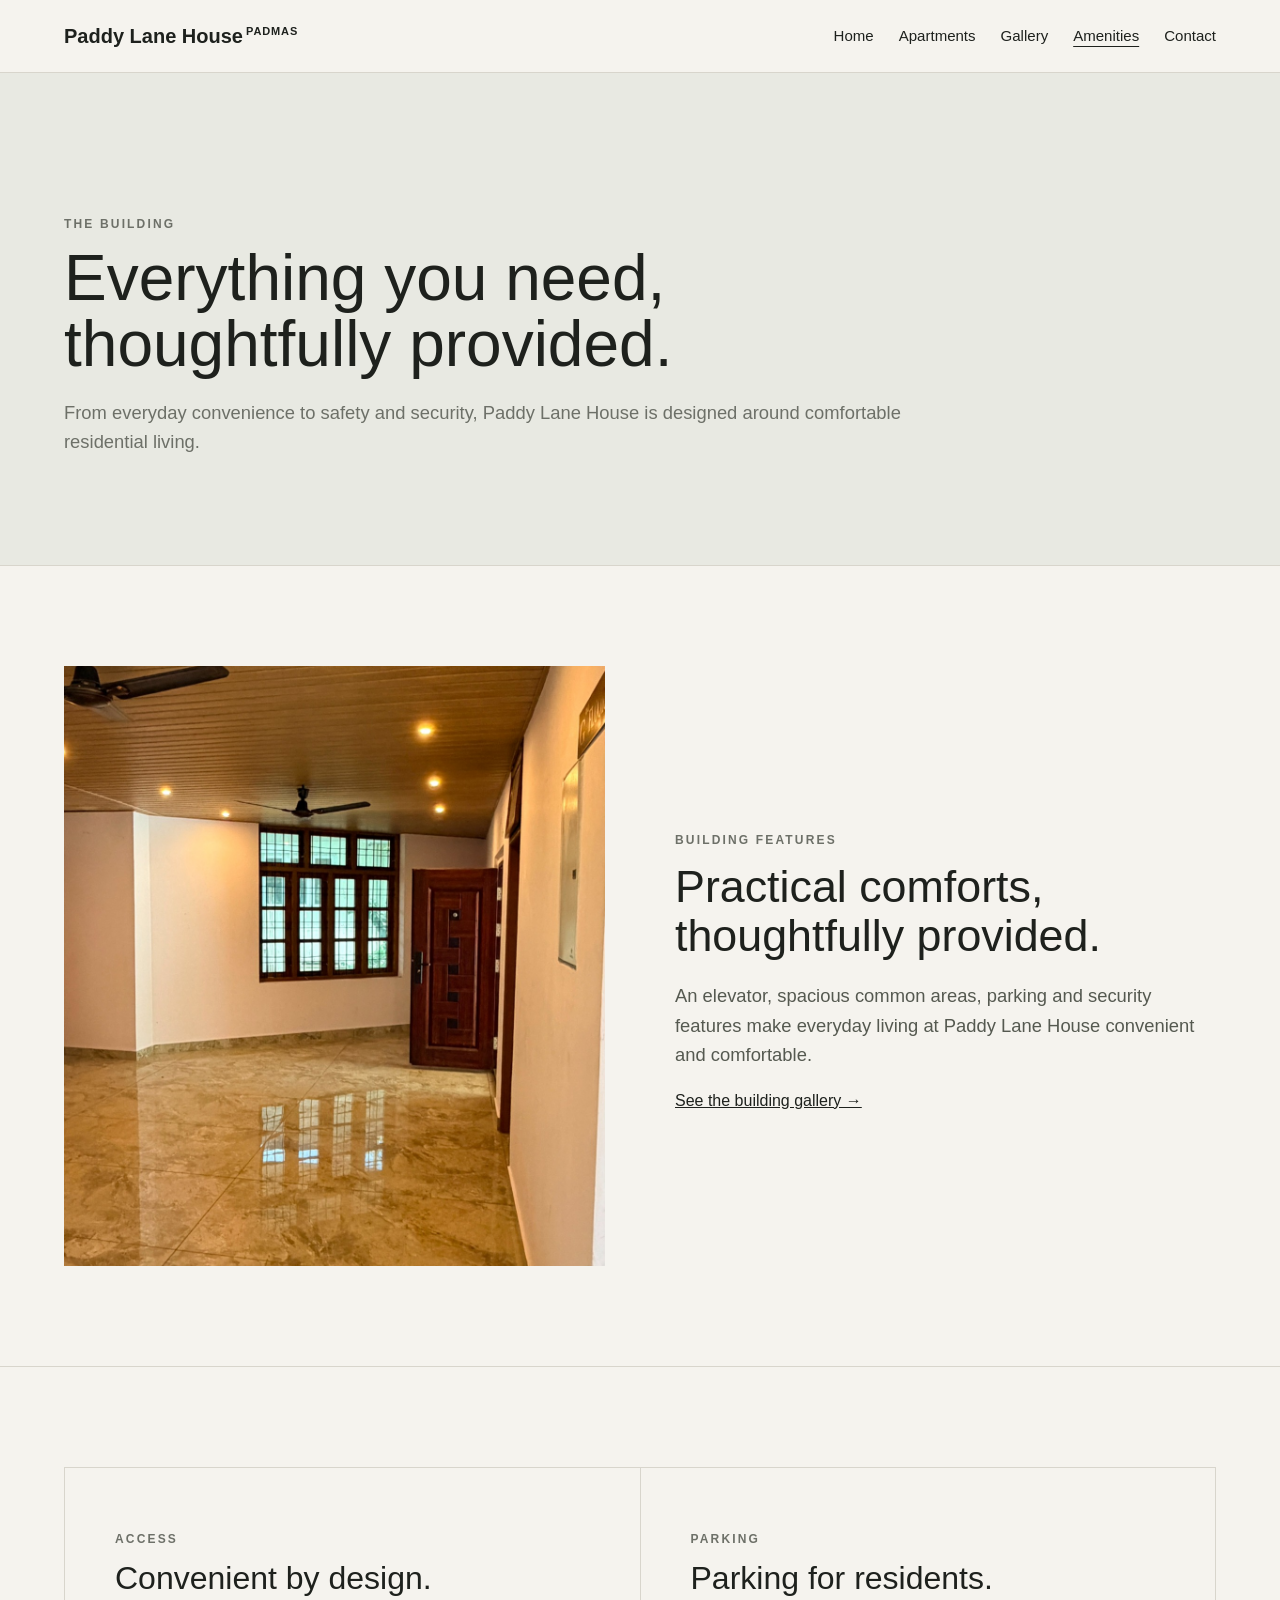
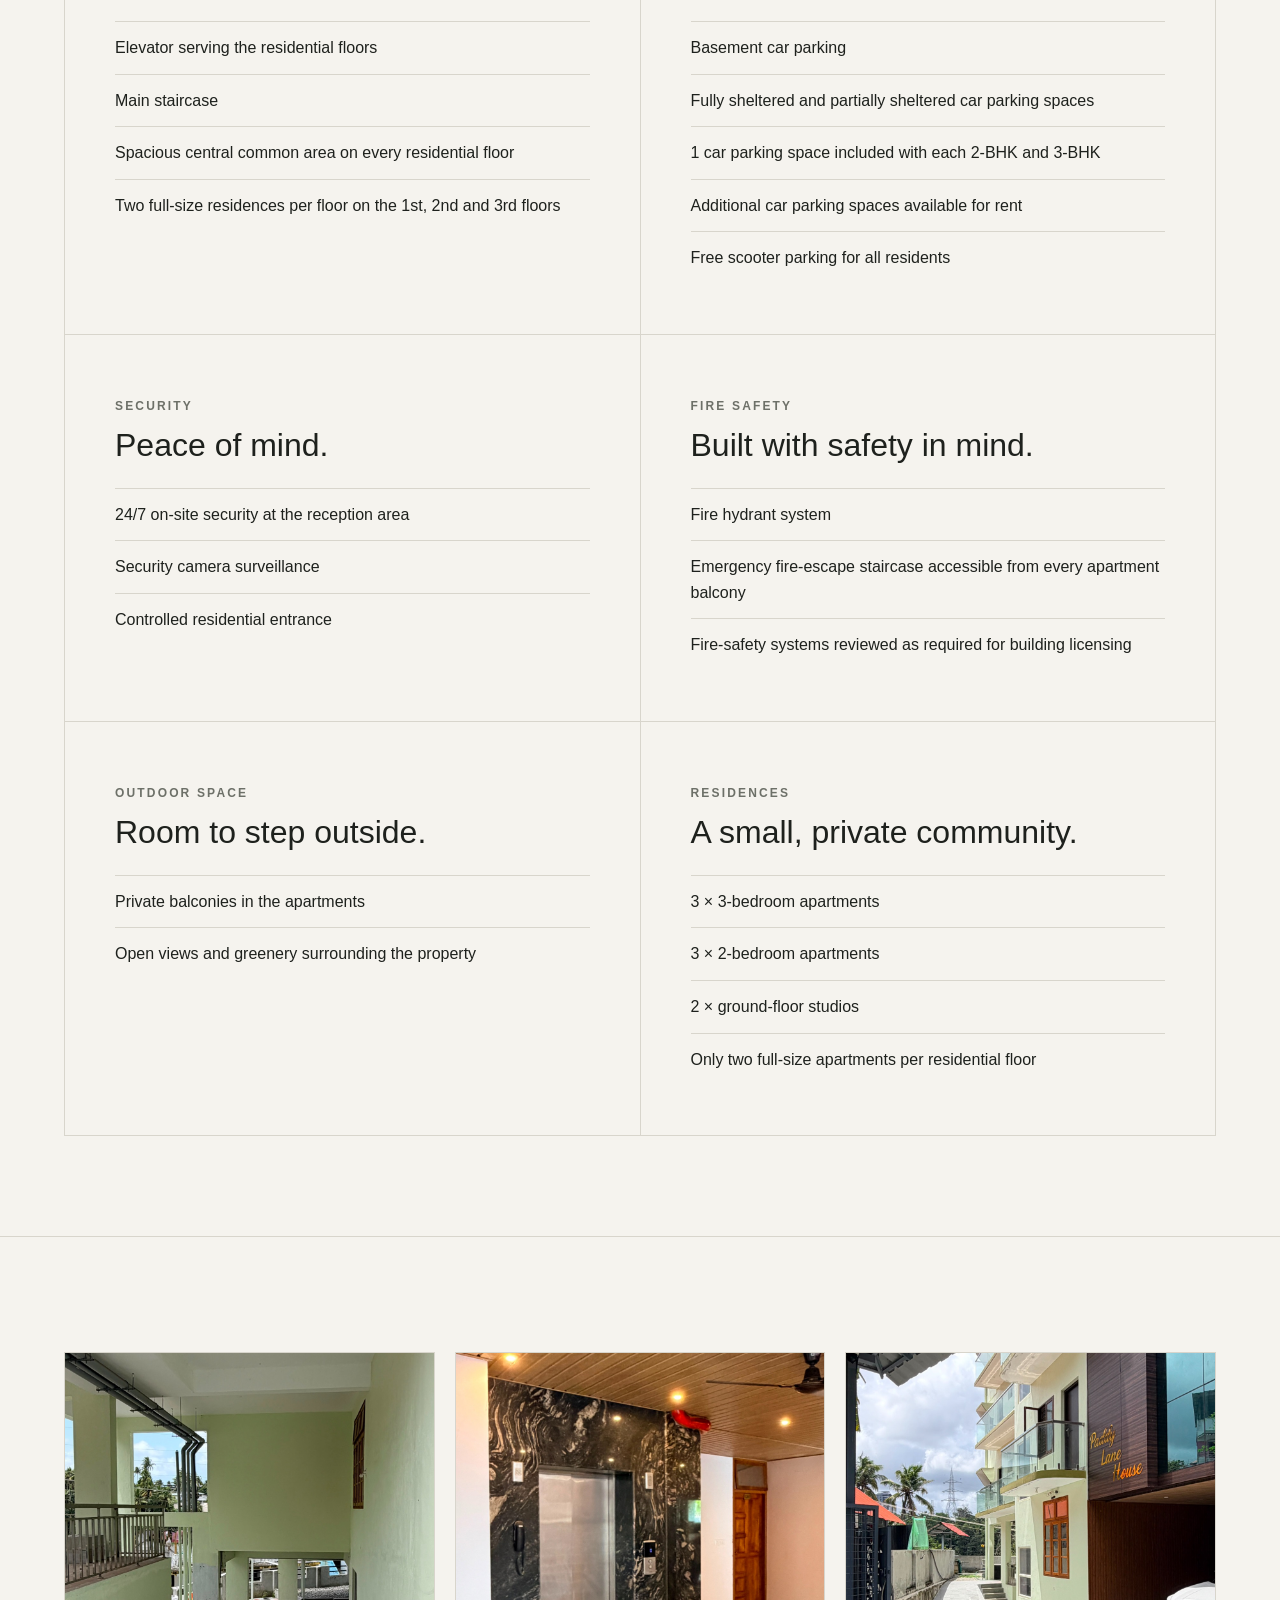
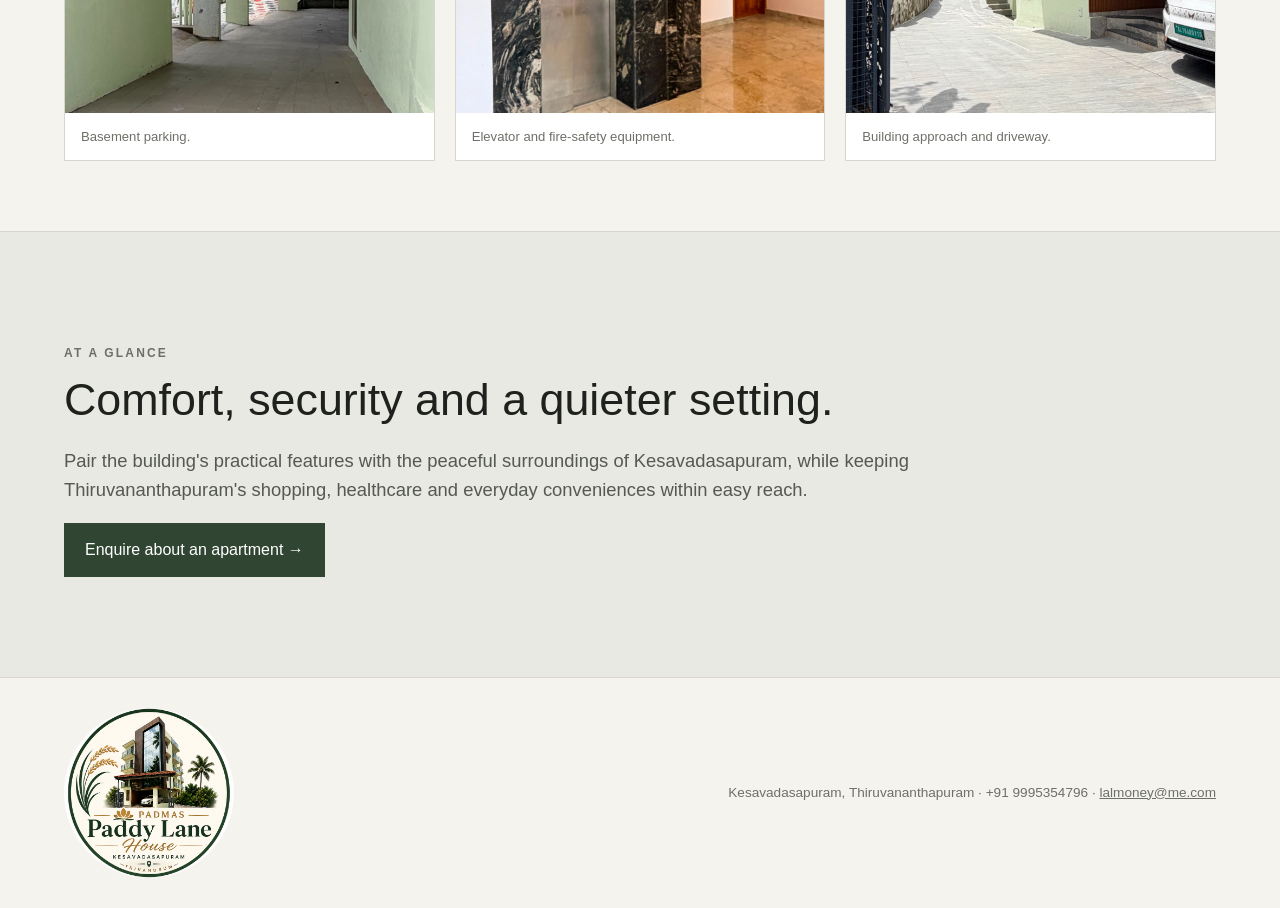
==== amenities.html @ 3305d04b "v0.1" ====
<!doctype html>
<html lang="en">
<head><meta charset="utf-8"><meta name="viewport" content="width=device-width,initial-scale=1"><title>Amenities & Safety — Paddy Lane House</title><link rel="stylesheet" href="styles.css"></head>
<body>
<header class="site-header"><a class="brand" href="/">Paddy Lane House<sup>PADMAS</sup></a><nav><a href="/">Home</a><a href="/apartments">Apartments</a><a href="/gallery">Gallery</a><a class="active" href="/amenities">Amenities</a><a href="/contact">Contact</a></nav></header>
<main>
<section class="page-hero"><div><p class="eyebrow">THE BUILDING</p><h1>Everything you need, thoughtfully provided.</h1><p>From everyday convenience to safety and security, Paddy Lane House is designed around comfortable residential living.</p></div></section>
<section class="section"><div class="split"><div class="image-placeholder tall photo-fill" style="background-image:url('images/user/common-area.jpg')"></div><div><p class="eyebrow">BUILDING FEATURES</p><h2>Practical comforts, thoughtfully provided.</h2><p class="lead">An elevator, spacious common areas, parking and security features make everyday living at Paddy Lane House convenient and comfortable.</p><a class="text-link" href="/gallery">See the building gallery →</a></div></div></section>
<section class="section"><div class="feature-page-grid">
<article><p class="eyebrow">ACCESS</p><h2>Convenient by design.</h2><ul class="clean-list"><li>Elevator serving the residential floors</li><li>Main staircase</li><li>Spacious central common area on every residential floor</li><li>Two full-size residences per floor on the 1st, 2nd and 3rd floors</li></ul></article>
<article><p class="eyebrow">PARKING</p><h2>Parking for residents.</h2><ul class="clean-list"><li>Basement car parking</li><li>Fully sheltered and partially sheltered car parking spaces</li><li>1 car parking space included with each 2-BHK and 3-BHK</li><li>Additional car parking spaces available for rent</li><li>Free scooter parking for all residents</li></ul></article>
<article><p class="eyebrow">SECURITY</p><h2>Peace of mind.</h2><ul class="clean-list"><li>24/7 on-site security at the reception area</li><li>Security camera surveillance</li><li>Controlled residential entrance</li></ul></article>
<article><p class="eyebrow">FIRE SAFETY</p><h2>Built with safety in mind.</h2><ul class="clean-list"><li>Fire hydrant system</li><li>Emergency fire-escape staircase accessible from every apartment balcony</li><li>Fire-safety systems reviewed as required for building licensing</li></ul></article>
<article><p class="eyebrow">OUTDOOR SPACE</p><h2>Room to step outside.</h2><ul class="clean-list"><li>Private balconies in the apartments</li><li>Open views and greenery surrounding the property</li></ul></article>
<article><p class="eyebrow">RESIDENCES</p><h2>A small, private community.</h2><ul class="clean-list"><li>3 × 3-bedroom apartments</li><li>3 × 2-bedroom apartments</li><li>2 × ground-floor studios</li><li>Only two full-size apartments per residential floor</li></ul></article>
</div></section>
<section class="section building-gallery-strip"><div class="photo-grid"><figure><img src="images/user/basement-parking.jpg" alt="Basement parking"><figcaption>Basement parking.</figcaption></figure><figure><img src="images/user/elevator-fire-safety.jpg" alt="Elevator and fire safety equipment"><figcaption>Elevator and fire-safety equipment.</figcaption></figure><figure><img src="images/user/front-driveway.jpg" alt="Building approach"><figcaption>Building approach and driveway.</figcaption></figure></div></section>
<section class="section intro"><div class="narrow"><p class="eyebrow">AT A GLANCE</p><h2>Comfort, security and a quieter setting.</h2><p>Pair the building's practical features with the peaceful surroundings of Kesavadasapuram, while keeping Thiruvananthapuram's shopping, healthcare and everyday conveniences within easy reach.</p><a class="button" href="/contact">Enquire about an apartment →</a></div></section>
</main><footer><div><img class="footer-logo" src="images/user/logo.jpg" alt="PADMAS Paddy Lane House logo"></div><div>Kesavadasapuram, Thiruvananthapuram · +91 9995354796 · <a href="mailto:lalmoney@me.com">lalmoney@me.com</a></div></footer>
</body></html>
---- styles.css ----
:root{--bg:#f5f3ee;--ink:#1e211d;--muted:#6d7068;--line:#d8d5cc;--accent:#304633;--white:#fff}*{box-sizing:border-box}html{scroll-behavior:smooth}body{margin:0;background:var(--bg);color:var(--ink);font-family:Arial,Helvetica,sans-serif;line-height:1.6}a{color:inherit}.site-header{position:sticky;top:0;z-index:20;display:flex;justify-content:space-between;align-items:center;padding:20px 5vw;background:rgba(245,243,238,.94);backdrop-filter:blur(12px);border-bottom:1px solid var(--line)}.brand{font-size:1.25rem;font-weight:600;color:var(--ink);text-decoration:none;white-space:nowrap}.brand sup{font-size:.55em;vertical-align:super;margin-left:.28em;letter-spacing:.08em}nav{display:flex;gap:25px;align-items:center}nav a{color:var(--ink);text-decoration:none;font-size:.94rem}nav a:hover,nav a.active{text-decoration:underline;text-underline-offset:5px}.hero{min-height:78vh;display:grid;place-items:center;position:relative;background-color:#526454}.hero-overlay{position:absolute;inset:0;background:linear-gradient(90deg,rgba(15,20,15,.62),rgba(15,20,15,.10))}.hero-content{position:relative;z-index:1;max-width:900px;padding:8vw 6vw;color:#fff;margin-right:auto}.hero h1{font-size:clamp(2.4rem,5vw,5rem);line-height:1.05;font-weight:500;max-width:900px;margin:12px 0 22px}.hero-sub{max-width:650px;font-size:1.1rem;margin:0 0 30px;color:#f2f3ed}.eyebrow{font-size:.75rem;letter-spacing:.18em;text-transform:uppercase;font-weight:700;color:var(--muted)}.hero .eyebrow{color:#e7e9e2}.button{display:inline-block;padding:13px 20px;background:var(--accent);color:#fff;text-decoration:none;border:1px solid var(--accent)}.button.light{background:#fff;color:#20251f;border-color:#fff}.button.outline{background:transparent;color:var(--ink);border-color:var(--ink)}.section{padding:100px 5vw;border-top:1px solid var(--line)}h2{font-size:clamp(2rem,3.5vw,3.6rem);line-height:1.08;font-weight:500;margin:10px 0 22px}h3{font-weight:600}.narrow{max-width:850px}.intro{background:#e8e9e2}.intro p:not(.eyebrow),.lead{font-size:1.15rem;color:#555950}.nearby{margin-top:55px}.nearby-photo-grid{display:grid;grid-template-columns:repeat(4,1fr);gap:16px}.nearby-photo-grid a{display:block;background:#fff;border:1px solid #cfd0c8;text-decoration:none;overflow:hidden}.nearby-photo-grid img{display:block;width:100%;height:175px;object-fit:cover}.nearby-photo-grid strong,.nearby-photo-grid span{display:block;padding-left:18px;padding-right:18px}.nearby-photo-grid strong{font-size:1.35rem;padding-top:15px}.nearby-photo-grid span{color:var(--muted);font-size:.9rem;padding-bottom:18px}.section-head{display:flex;justify-content:space-between;gap:30px;align-items:end}.cards{display:grid;grid-template-columns:repeat(3,1fr);gap:20px;margin-top:45px}.card{background:#fff;color:var(--ink);text-decoration:none;border:1px solid var(--line)}.card-image{height:330px;background-color:#c9c7bd}.card-body{padding:25px}.card-body p{color:var(--muted)}.card-body span{font-size:.9rem;text-decoration:underline}.building{background:#fff}.split{display:grid;grid-template-columns:1fr 1fr;gap:70px;align-items:center}.tall{min-height:600px}.feature-grid{display:grid;gap:18px;margin-top:35px}.feature-grid div{border-top:1px solid var(--line);padding-top:18px}.feature-grid h3{margin:0 0 4px}.feature-grid p{margin:0;color:var(--muted)}.view{padding-top:0}.view-photo{min-height:65vh;margin-bottom:80px}.center{text-align:center;margin-left:auto;margin-right:auto}.contact-actions{display:flex;justify-content:center;gap:12px;margin-top:28px}.map{width:100%;height:460px;border:0;margin-top:35px}.page-hero{padding:130px 5vw 90px;background:#e8e9e2}.page-hero>div{max-width:900px}.page-hero h1{font-size:clamp(2.6rem,5vw,5rem);line-height:1.03;font-weight:500;margin:10px 0 20px}.page-hero p:last-child{font-size:1.15rem;color:var(--muted)}.apartment-section{display:grid;grid-template-columns:1fr 1fr;min-height:700px;border-top:1px solid var(--line)}.apartment-section.reverse .apartment-gallery{order:2}.apartment-gallery{position:relative;min-height:650px;background:#ddd;overflow:hidden}.gallery-main{height:100%;min-height:650px;background-size:cover;background-position:center;background-repeat:no-repeat}.gallery-prev,.gallery-next{position:absolute;top:50%;transform:translateY(-50%);width:46px;height:46px;border:1px solid rgba(255,255,255,.7);background:rgba(0,0,0,.25);color:#fff;font-size:2rem;cursor:pointer}.gallery-prev{left:25px}.gallery-next{right:25px}.gallery-caption{position:absolute;left:0;right:0;bottom:48px;padding:12px 20px;background:rgba(0,0,0,.48);color:#fff;font-size:.88rem;text-align:center}.dots{position:absolute;bottom:18px;left:50%;transform:translateX(-50%);display:flex;gap:7px}.dots button{width:7px;height:7px;border-radius:50%;border:0;background:#fff;opacity:.55;padding:0}.dots button.active{opacity:1}.apartment-copy{padding:90px 7vw;display:flex;flex-direction:column;justify-content:center}.apartment-copy>p{color:var(--muted)}.specs{margin:25px 0 35px;border-top:1px solid var(--line)}.specs div{padding:15px 0;border-bottom:1px solid var(--line)}.specs b,.specs span{display:block}.specs span{color:var(--muted);font-size:.92rem}.floorplan{background:#e8e9e2}.layout-grid{display:grid;grid-template-columns:repeat(2,1fr);border-top:1px solid #c8c9c1}.layout-grid div{padding:22px;border-bottom:1px solid #c8c9c1}.layout-grid b,.layout-grid span{display:block}.layout-grid span{color:var(--muted)}.photo-fill{background-size:cover!important;background-position:center!important;background-repeat:no-repeat!important}.photo-grid{display:grid;grid-template-columns:repeat(3,1fr);gap:20px;margin-top:45px}.photo-grid figure{margin:0;background:#fff;border:1px solid var(--line)}.photo-grid img{display:block;width:100%;height:360px;object-fit:cover}.photo-grid-large{grid-template-columns:repeat(4,1fr)}.photo-grid-large img{height:330px}.photo-grid figcaption{padding:13px 16px;color:var(--muted);font-size:.82rem}.gallery-section.alt{background:#e8e9e2}.reference-note{margin:28px 5vw;color:var(--muted);font-size:.85rem}.apartment-note{max-width:900px;margin:35px auto;padding:0 5vw}.feature-page-grid{display:grid;grid-template-columns:repeat(2,1fr);gap:1px;background:var(--line);border:1px solid var(--line)}.feature-page-grid article{background:var(--bg);padding:50px}.feature-page-grid h2{font-size:2rem;margin-top:5px}.clean-list{margin:25px 0 0;padding:0;list-style:none}.clean-list li{padding:13px 0;border-top:1px solid var(--line)}.contact-details{margin-top:40px}.contact-details p{margin:0 0 24px}.enquiry-form{background:#fff;border:1px solid var(--line);padding:38px}.enquiry-form label{display:block;font-size:.9rem;margin-bottom:20px}.enquiry-form input,.enquiry-form select,.enquiry-form textarea{display:block;width:100%;margin-top:8px;border:1px solid #c9c7bf;background:#faf9f5;padding:13px;font:inherit;color:var(--ink)}.enquiry-form button{font:inherit;cursor:pointer}.form-note{font-size:.78rem;color:var(--muted);margin-bottom:0}.contact-layout{align-items:start}.building-gallery-strip{padding-top:70px;padding-bottom:70px}footer{display:flex;justify-content:space-between;align-items:center;gap:30px;padding:30px 5vw;border-top:1px solid var(--line);font-size:.85rem;color:var(--muted)}footer strong{color:var(--ink)}footer a{color:inherit}.footer-logo{display:block;width:170px;height:170px;object-fit:contain;border-radius:50%}
@media(max-width:1000px){.nearby-photo-grid{grid-template-columns:repeat(2,1fr)}.photo-grid-large{grid-template-columns:repeat(2,1fr)}}
@media(max-width:800px){.site-header{padding:18px 5vw;align-items:flex-start}.brand{font-size:1.1rem}.site-header nav{gap:14px;font-size:.88rem;overflow-x:auto;white-space:nowrap;max-width:62vw;padding-bottom:3px}.hero{min-height:72vh;background-position:center 40%!important}.nearby-photo-grid,.cards,.split,.apartment-section,.feature-page-grid{grid-template-columns:1fr}.nearby-photo-grid img{height:210px}.section{padding:70px 5vw}.section-head{display:block}.section-head .text-link{display:inline-block;margin-top:20px}.tall,.view-photo{min-height:50vh}.apartment-section.reverse .apartment-gallery{order:0}.apartment-gallery,.gallery-main{min-height:52vh}.apartment-copy{padding:65px 7vw}.layout-grid{grid-template-columns:1fr}.contact-actions{flex-direction:column;align-items:center}.photo-grid,.photo-grid-large{grid-template-columns:1fr}.photo-grid img,.photo-grid-large img{height:300px}.feature-page-grid article{padding:35px 25px}.enquiry-form{padding:25px}footer{display:block}footer div+div{margin-top:16px}.footer-logo{width:145px;height:145px}}
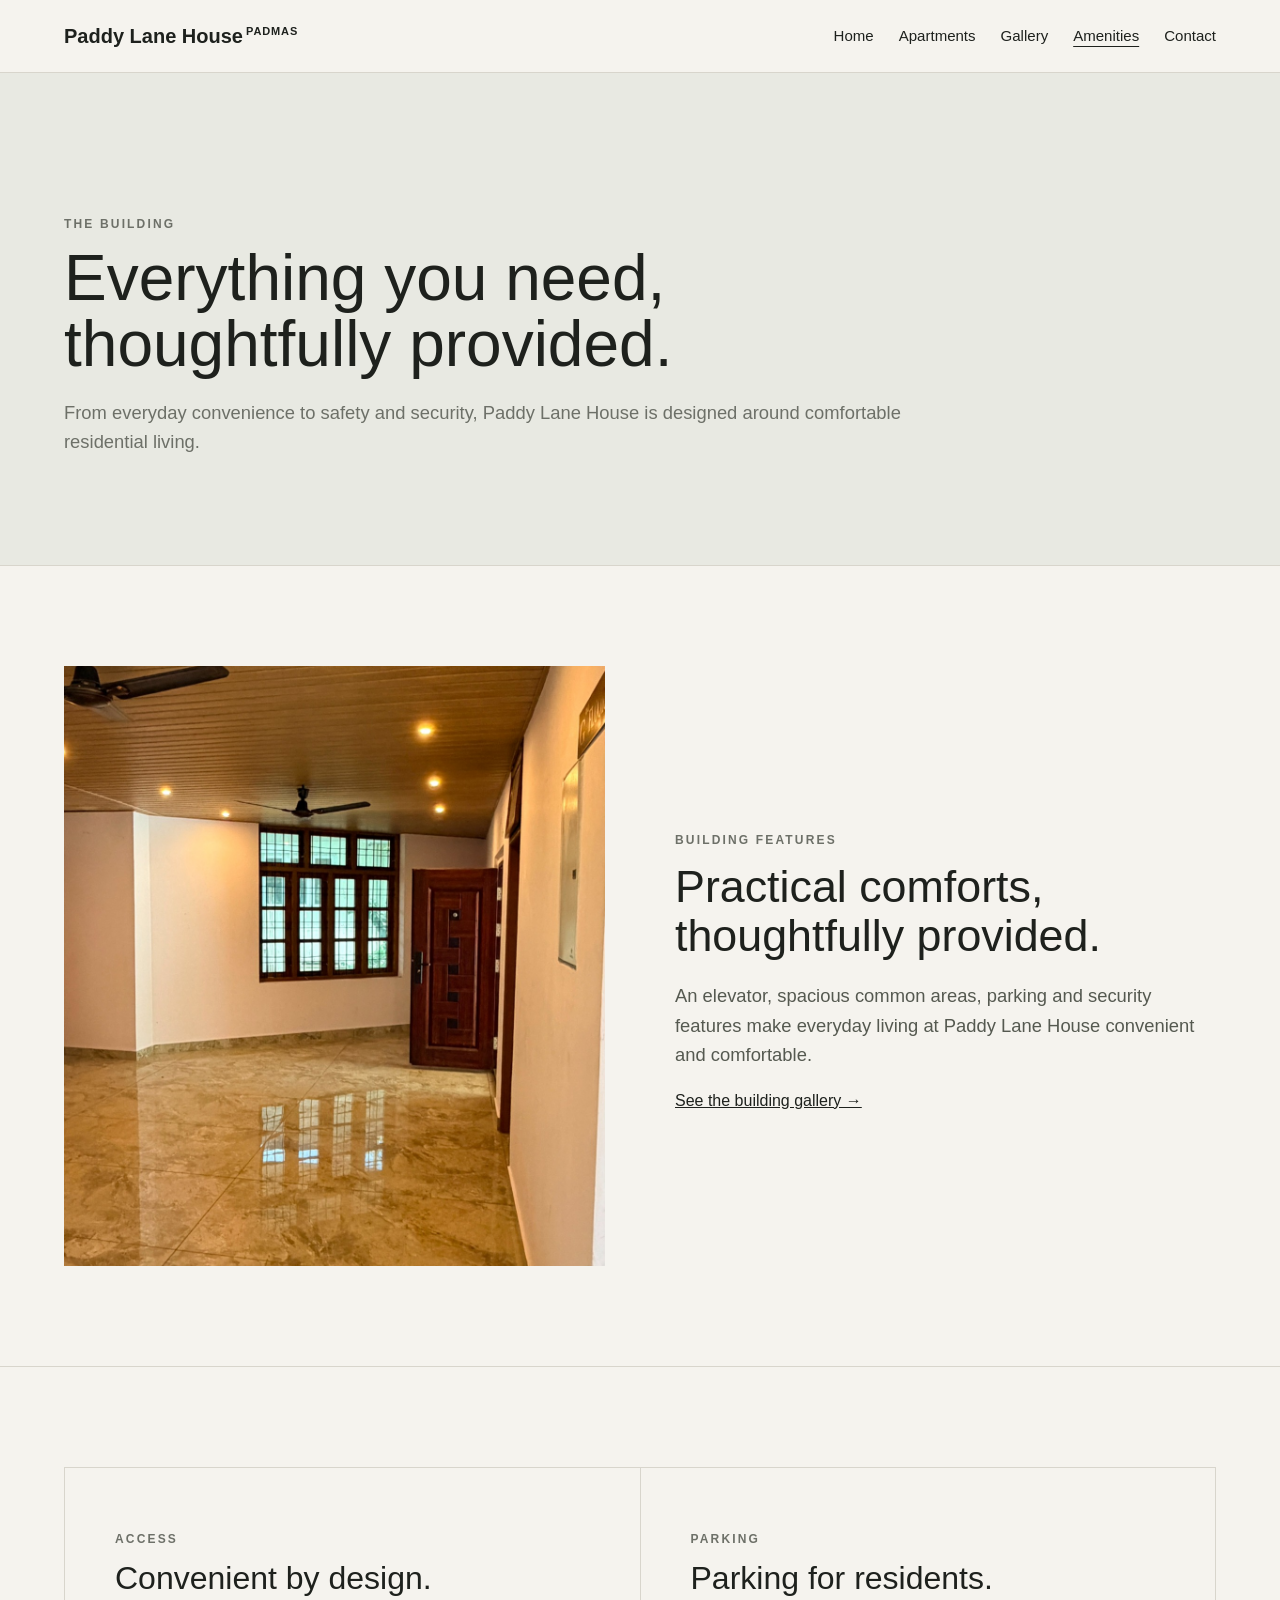
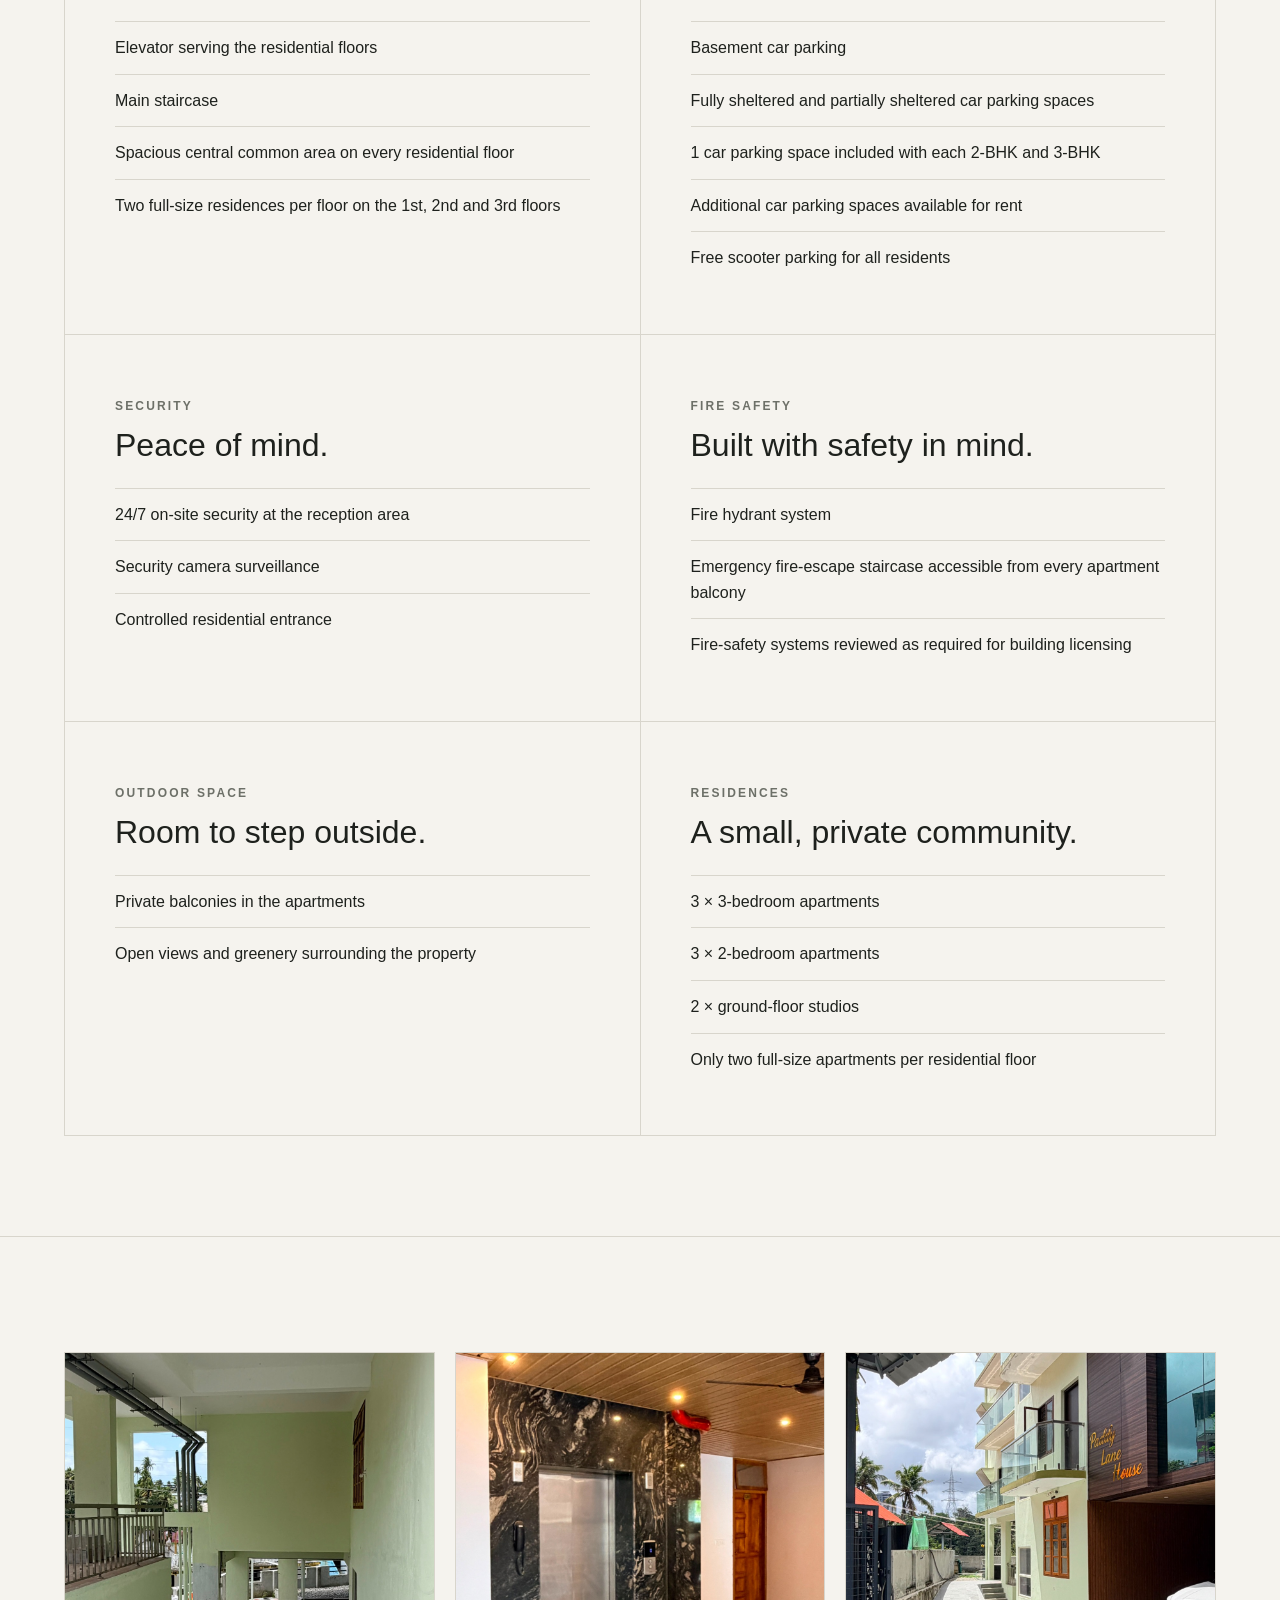
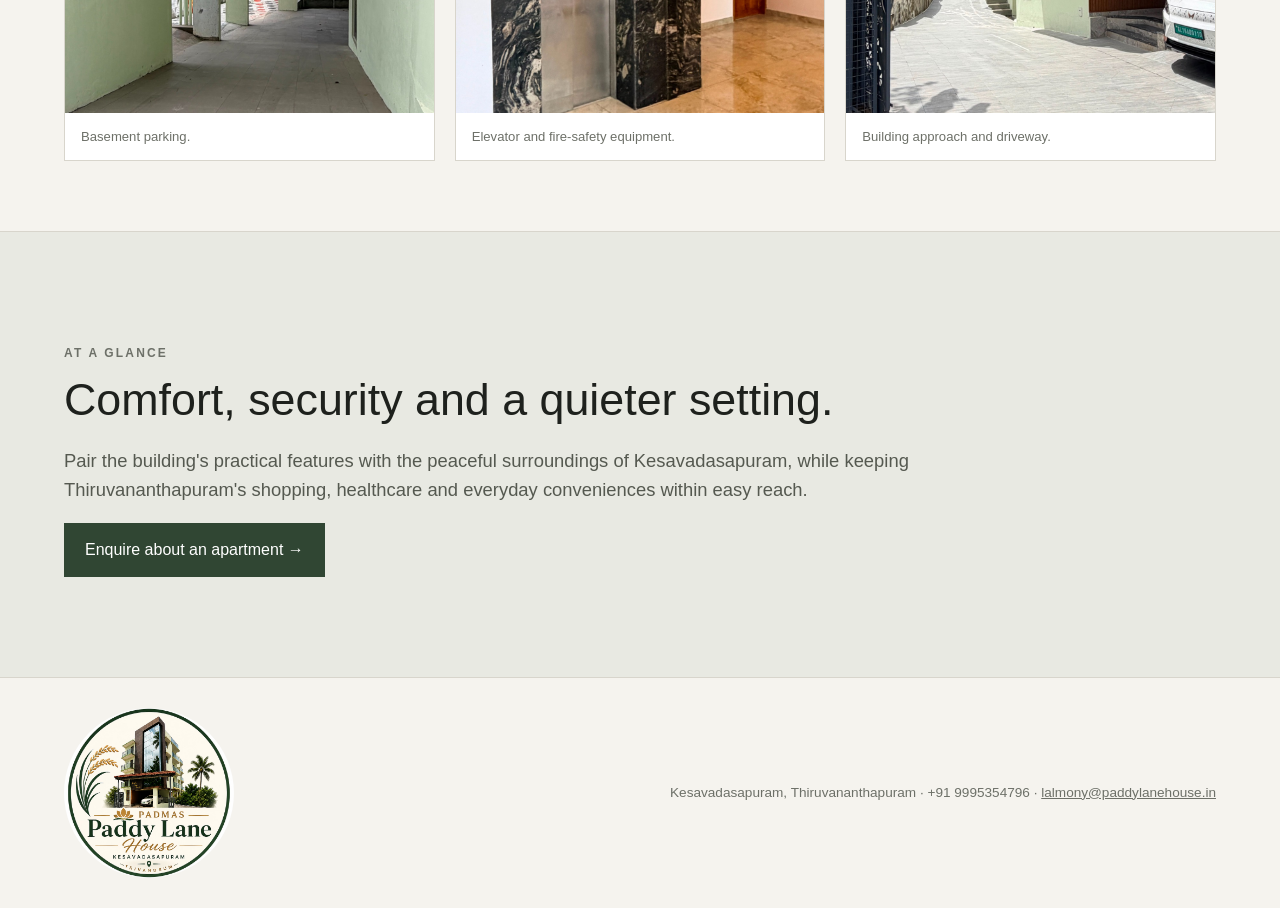
==== commit 719bbe1c: "changed email" ====
--- a/amenities.html
+++ b/amenities.html
@@ -16,5 +16,5 @@
 </div></section>
 <section class="section building-gallery-strip"><div class="photo-grid"><figure><img src="images/user/basement-parking.jpg" alt="Basement parking"><figcaption>Basement parking.</figcaption></figure><figure><img src="images/user/elevator-fire-safety.jpg" alt="Elevator and fire safety equipment"><figcaption>Elevator and fire-safety equipment.</figcaption></figure><figure><img src="images/user/front-driveway.jpg" alt="Building approach"><figcaption>Building approach and driveway.</figcaption></figure></div></section>
 <section class="section intro"><div class="narrow"><p class="eyebrow">AT A GLANCE</p><h2>Comfort, security and a quieter setting.</h2><p>Pair the building's practical features with the peaceful surroundings of Kesavadasapuram, while keeping Thiruvananthapuram's shopping, healthcare and everyday conveniences within easy reach.</p><a class="button" href="/contact">Enquire about an apartment →</a></div></section>
-</main><footer><div><img class="footer-logo" src="images/user/logo.jpg" alt="PADMAS Paddy Lane House logo"></div><div>Kesavadasapuram, Thiruvananthapuram · +91 9995354796 · <a href="mailto:lalmoney@me.com">lalmoney@me.com</a></div></footer>
+</main><footer><div><img class="footer-logo" src="images/user/logo.jpg" alt="PADMAS Paddy Lane House logo"></div><div>Kesavadasapuram, Thiruvananthapuram · +91 9995354796 · <a href="mailto:lalmony@paddylanehouse.in">lalmony@paddylanehouse.in</a></div></footer>
 </body></html>
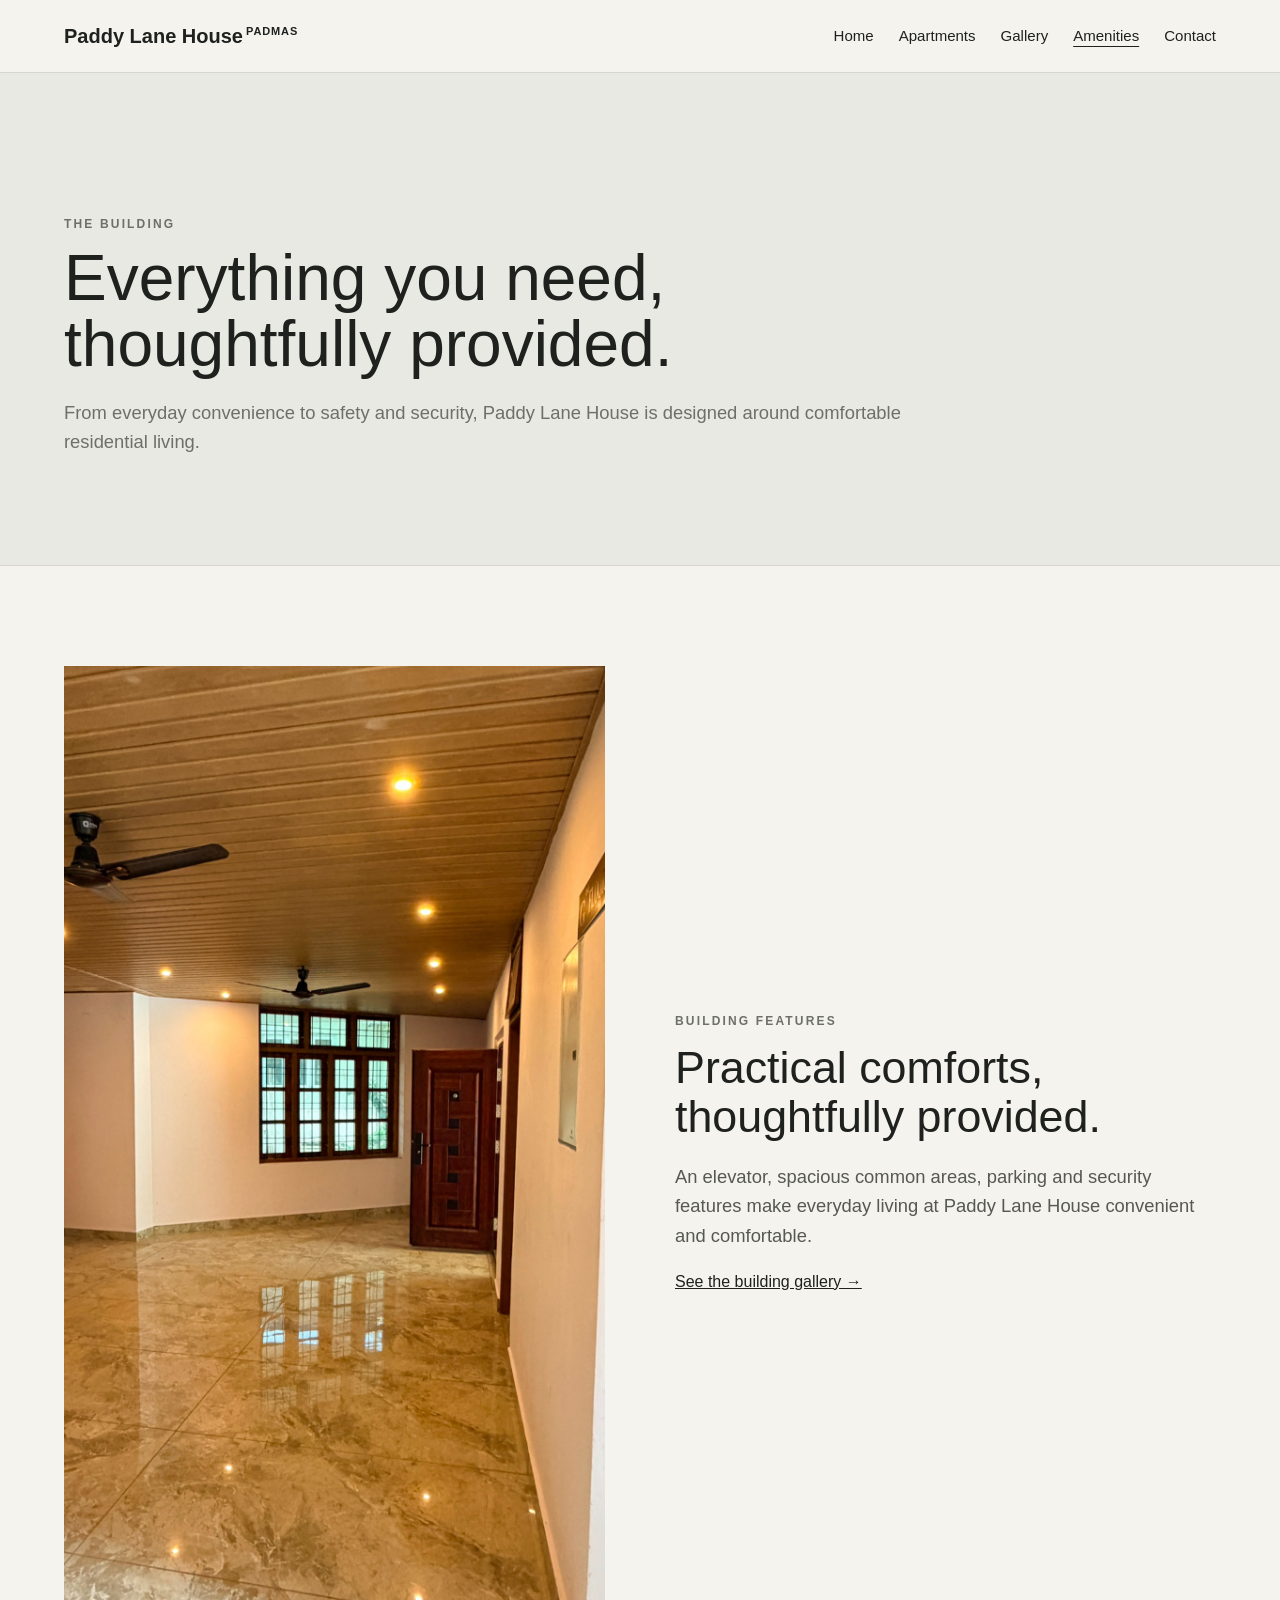
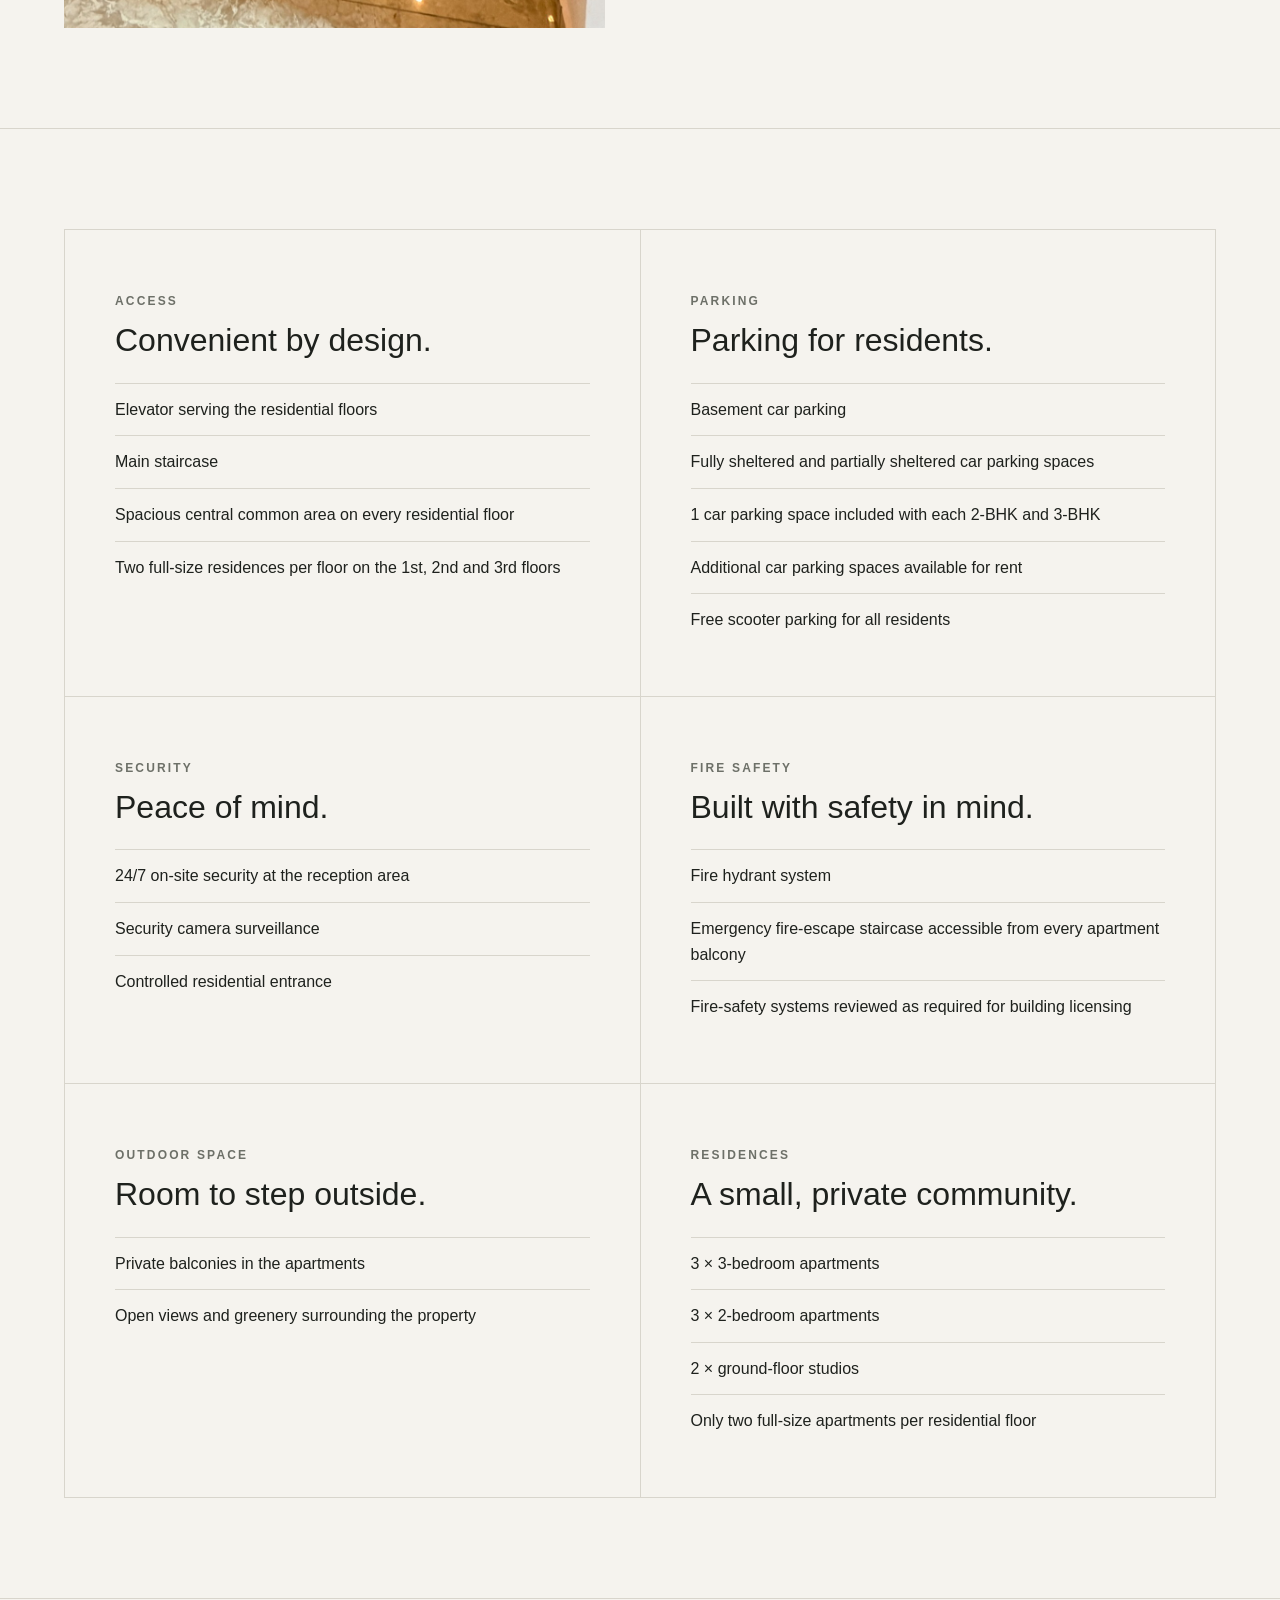
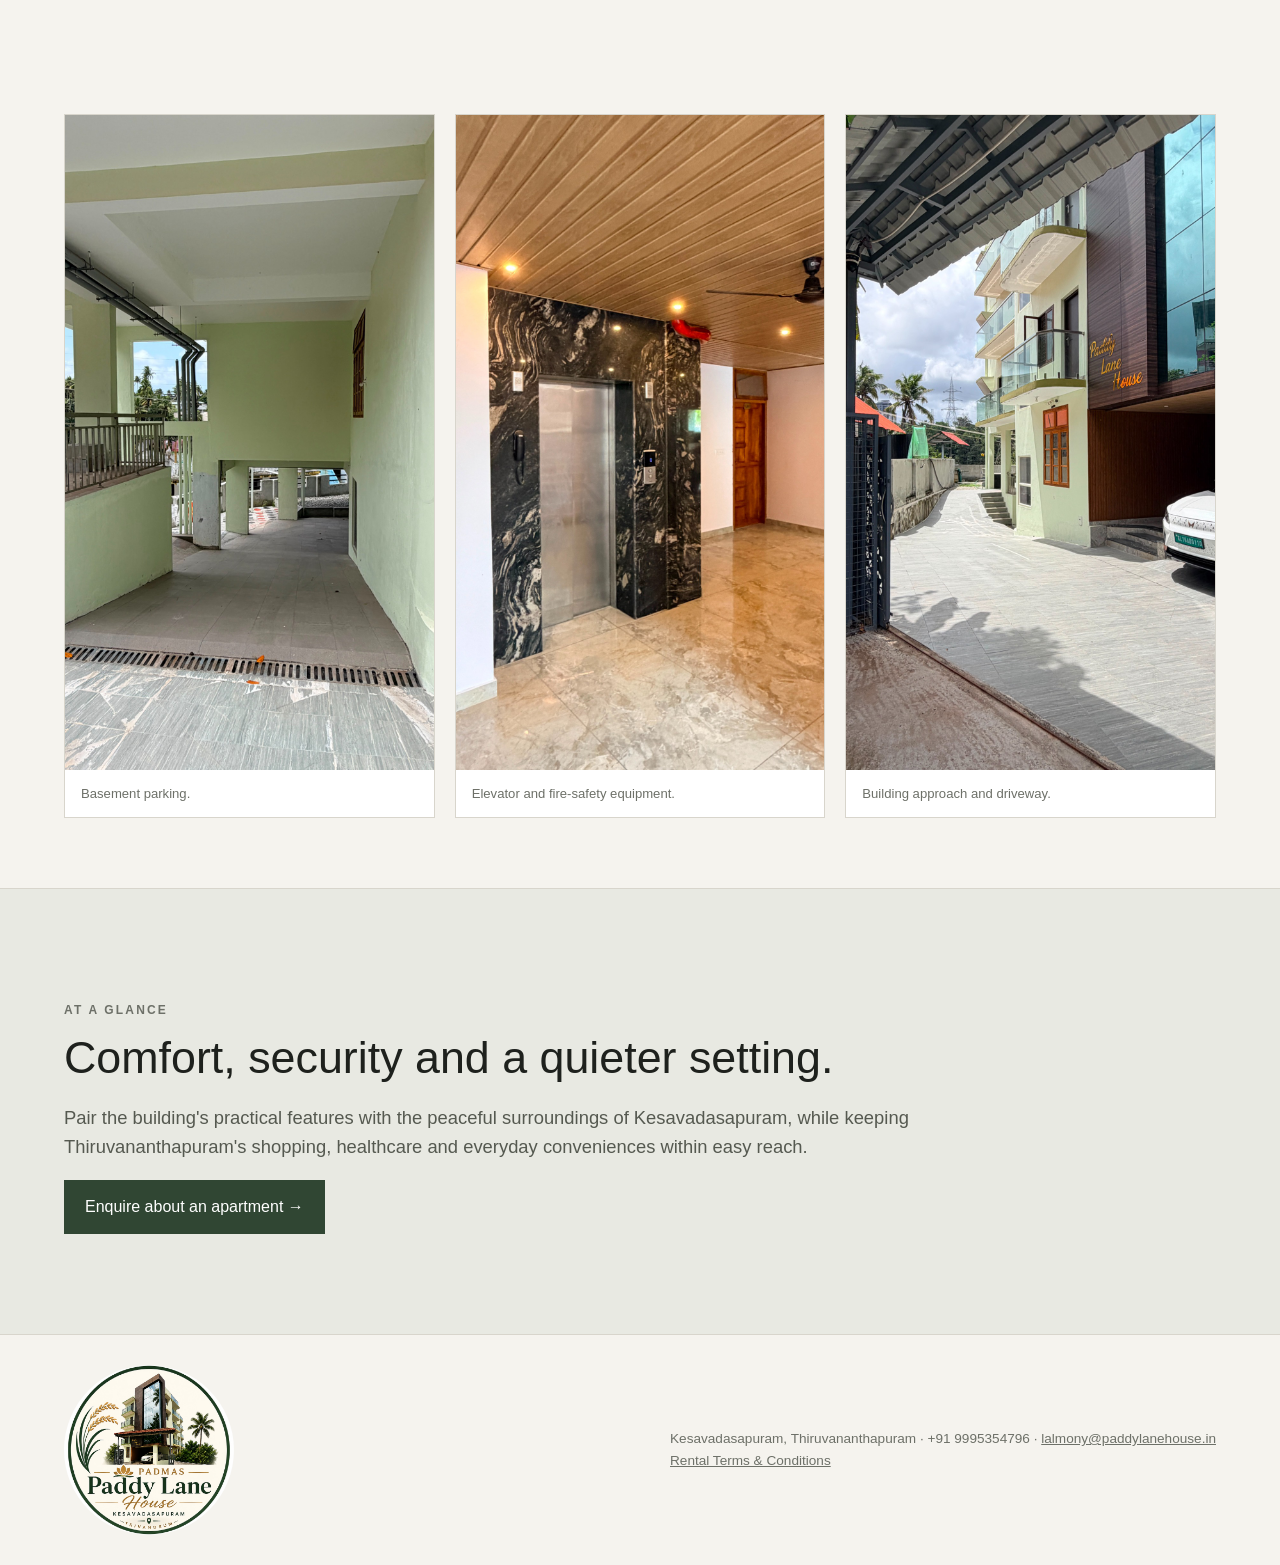
==== commit 9227ea38: "added terms and conditions" ====
--- a/amenities.html
+++ b/amenities.html
@@ -16,5 +16,5 @@
 </div></section>
 <section class="section building-gallery-strip"><div class="photo-grid"><figure><img src="images/user/basement-parking.jpg" alt="Basement parking"><figcaption>Basement parking.</figcaption></figure><figure><img src="images/user/elevator-fire-safety.jpg" alt="Elevator and fire safety equipment"><figcaption>Elevator and fire-safety equipment.</figcaption></figure><figure><img src="images/user/front-driveway.jpg" alt="Building approach"><figcaption>Building approach and driveway.</figcaption></figure></div></section>
 <section class="section intro"><div class="narrow"><p class="eyebrow">AT A GLANCE</p><h2>Comfort, security and a quieter setting.</h2><p>Pair the building's practical features with the peaceful surroundings of Kesavadasapuram, while keeping Thiruvananthapuram's shopping, healthcare and everyday conveniences within easy reach.</p><a class="button" href="/contact">Enquire about an apartment →</a></div></section>
-</main><footer><div><img class="footer-logo" src="images/user/logo.jpg" alt="PADMAS Paddy Lane House logo"></div><div>Kesavadasapuram, Thiruvananthapuram · +91 9995354796 · <a href="mailto:lalmony@paddylanehouse.in">lalmony@paddylanehouse.in</a></div></footer>
+</main><footer><div><img class="footer-logo" src="images/user/logo.jpg" alt="PADMAS Paddy Lane House logo"></div><div>Kesavadasapuram, Thiruvananthapuram · +91 9995354796 · <a href="mailto:lalmony@paddylanehouse.in">lalmony@paddylanehouse.in</a><br><a href="/terms">Rental Terms & Conditions</a></div></footer>
 </body></html>
--- a/styles.css
+++ b/styles.css
@@ -1,3 +1,7 @@
-:root{--bg:#f5f3ee;--ink:#1e211d;--muted:#6d7068;--line:#d8d5cc;--accent:#304633;--white:#fff}*{box-sizing:border-box}html{scroll-behavior:smooth}body{margin:0;background:var(--bg);color:var(--ink);font-family:Arial,Helvetica,sans-serif;line-height:1.6}a{color:inherit}.site-header{position:sticky;top:0;z-index:20;display:flex;justify-content:space-between;align-items:center;padding:20px 5vw;background:rgba(245,243,238,.94);backdrop-filter:blur(12px);border-bottom:1px solid var(--line)}.brand{font-size:1.25rem;font-weight:600;color:var(--ink);text-decoration:none;white-space:nowrap}.brand sup{font-size:.55em;vertical-align:super;margin-left:.28em;letter-spacing:.08em}nav{display:flex;gap:25px;align-items:center}nav a{color:var(--ink);text-decoration:none;font-size:.94rem}nav a:hover,nav a.active{text-decoration:underline;text-underline-offset:5px}.hero{min-height:78vh;display:grid;place-items:center;position:relative;background-color:#526454}.hero-overlay{position:absolute;inset:0;background:linear-gradient(90deg,rgba(15,20,15,.62),rgba(15,20,15,.10))}.hero-content{position:relative;z-index:1;max-width:900px;padding:8vw 6vw;color:#fff;margin-right:auto}.hero h1{font-size:clamp(2.4rem,5vw,5rem);line-height:1.05;font-weight:500;max-width:900px;margin:12px 0 22px}.hero-sub{max-width:650px;font-size:1.1rem;margin:0 0 30px;color:#f2f3ed}.eyebrow{font-size:.75rem;letter-spacing:.18em;text-transform:uppercase;font-weight:700;color:var(--muted)}.hero .eyebrow{color:#e7e9e2}.button{display:inline-block;padding:13px 20px;background:var(--accent);color:#fff;text-decoration:none;border:1px solid var(--accent)}.button.light{background:#fff;color:#20251f;border-color:#fff}.button.outline{background:transparent;color:var(--ink);border-color:var(--ink)}.section{padding:100px 5vw;border-top:1px solid var(--line)}h2{font-size:clamp(2rem,3.5vw,3.6rem);line-height:1.08;font-weight:500;margin:10px 0 22px}h3{font-weight:600}.narrow{max-width:850px}.intro{background:#e8e9e2}.intro p:not(.eyebrow),.lead{font-size:1.15rem;color:#555950}.nearby{margin-top:55px}.nearby-photo-grid{display:grid;grid-template-columns:repeat(4,1fr);gap:16px}.nearby-photo-grid a{display:block;background:#fff;border:1px solid #cfd0c8;text-decoration:none;overflow:hidden}.nearby-photo-grid img{display:block;width:100%;height:175px;object-fit:cover}.nearby-photo-grid strong,.nearby-photo-grid span{display:block;padding-left:18px;padding-right:18px}.nearby-photo-grid strong{font-size:1.35rem;padding-top:15px}.nearby-photo-grid span{color:var(--muted);font-size:.9rem;padding-bottom:18px}.section-head{display:flex;justify-content:space-between;gap:30px;align-items:end}.cards{display:grid;grid-template-columns:repeat(3,1fr);gap:20px;margin-top:45px}.card{background:#fff;color:var(--ink);text-decoration:none;border:1px solid var(--line)}.card-image{height:330px;background-color:#c9c7bd}.card-body{padding:25px}.card-body p{color:var(--muted)}.card-body span{font-size:.9rem;text-decoration:underline}.building{background:#fff}.split{display:grid;grid-template-columns:1fr 1fr;gap:70px;align-items:center}.tall{min-height:600px}.feature-grid{display:grid;gap:18px;margin-top:35px}.feature-grid div{border-top:1px solid var(--line);padding-top:18px}.feature-grid h3{margin:0 0 4px}.feature-grid p{margin:0;color:var(--muted)}.view{padding-top:0}.view-photo{min-height:65vh;margin-bottom:80px}.center{text-align:center;margin-left:auto;margin-right:auto}.contact-actions{display:flex;justify-content:center;gap:12px;margin-top:28px}.map{width:100%;height:460px;border:0;margin-top:35px}.page-hero{padding:130px 5vw 90px;background:#e8e9e2}.page-hero>div{max-width:900px}.page-hero h1{font-size:clamp(2.6rem,5vw,5rem);line-height:1.03;font-weight:500;margin:10px 0 20px}.page-hero p:last-child{font-size:1.15rem;color:var(--muted)}.apartment-section{display:grid;grid-template-columns:1fr 1fr;min-height:700px;border-top:1px solid var(--line)}.apartment-section.reverse .apartment-gallery{order:2}.apartment-gallery{position:relative;min-height:650px;background:#ddd;overflow:hidden}.gallery-main{height:100%;min-height:650px;background-size:cover;background-position:center;background-repeat:no-repeat}.gallery-prev,.gallery-next{position:absolute;top:50%;transform:translateY(-50%);width:46px;height:46px;border:1px solid rgba(255,255,255,.7);background:rgba(0,0,0,.25);color:#fff;font-size:2rem;cursor:pointer}.gallery-prev{left:25px}.gallery-next{right:25px}.gallery-caption{position:absolute;left:0;right:0;bottom:48px;padding:12px 20px;background:rgba(0,0,0,.48);color:#fff;font-size:.88rem;text-align:center}.dots{position:absolute;bottom:18px;left:50%;transform:translateX(-50%);display:flex;gap:7px}.dots button{width:7px;height:7px;border-radius:50%;border:0;background:#fff;opacity:.55;padding:0}.dots button.active{opacity:1}.apartment-copy{padding:90px 7vw;display:flex;flex-direction:column;justify-content:center}.apartment-copy>p{color:var(--muted)}.specs{margin:25px 0 35px;border-top:1px solid var(--line)}.specs div{padding:15px 0;border-bottom:1px solid var(--line)}.specs b,.specs span{display:block}.specs span{color:var(--muted);font-size:.92rem}.floorplan{background:#e8e9e2}.layout-grid{display:grid;grid-template-columns:repeat(2,1fr);border-top:1px solid #c8c9c1}.layout-grid div{padding:22px;border-bottom:1px solid #c8c9c1}.layout-grid b,.layout-grid span{display:block}.layout-grid span{color:var(--muted)}.photo-fill{background-size:cover!important;background-position:center!important;background-repeat:no-repeat!important}.photo-grid{display:grid;grid-template-columns:repeat(3,1fr);gap:20px;margin-top:45px}.photo-grid figure{margin:0;background:#fff;border:1px solid var(--line)}.photo-grid img{display:block;width:100%;height:360px;object-fit:cover}.photo-grid-large{grid-template-columns:repeat(4,1fr)}.photo-grid-large img{height:330px}.photo-grid figcaption{padding:13px 16px;color:var(--muted);font-size:.82rem}.gallery-section.alt{background:#e8e9e2}.reference-note{margin:28px 5vw;color:var(--muted);font-size:.85rem}.apartment-note{max-width:900px;margin:35px auto;padding:0 5vw}.feature-page-grid{display:grid;grid-template-columns:repeat(2,1fr);gap:1px;background:var(--line);border:1px solid var(--line)}.feature-page-grid article{background:var(--bg);padding:50px}.feature-page-grid h2{font-size:2rem;margin-top:5px}.clean-list{margin:25px 0 0;padding:0;list-style:none}.clean-list li{padding:13px 0;border-top:1px solid var(--line)}.contact-details{margin-top:40px}.contact-details p{margin:0 0 24px}.enquiry-form{background:#fff;border:1px solid var(--line);padding:38px}.enquiry-form label{display:block;font-size:.9rem;margin-bottom:20px}.enquiry-form input,.enquiry-form select,.enquiry-form textarea{display:block;width:100%;margin-top:8px;border:1px solid #c9c7bf;background:#faf9f5;padding:13px;font:inherit;color:var(--ink)}.enquiry-form button{font:inherit;cursor:pointer}.form-note{font-size:.78rem;color:var(--muted);margin-bottom:0}.contact-layout{align-items:start}.building-gallery-strip{padding-top:70px;padding-bottom:70px}footer{display:flex;justify-content:space-between;align-items:center;gap:30px;padding:30px 5vw;border-top:1px solid var(--line);font-size:.85rem;color:var(--muted)}footer strong{color:var(--ink)}footer a{color:inherit}.footer-logo{display:block;width:170px;height:170px;object-fit:contain;border-radius:50%}
+:root{--bg:#f5f3ee;--ink:#1e211d;--muted:#6d7068;--line:#d8d5cc;--accent:#304633;--white:#fff}*{box-sizing:border-box}html{scroll-behavior:smooth}body{margin:0;background:var(--bg);color:var(--ink);font-family:Arial,Helvetica,sans-serif;line-height:1.6}a{color:inherit}.site-header{position:sticky;top:0;z-index:20;display:flex;justify-content:space-between;align-items:center;padding:20px 5vw;background:rgba(245,243,238,.94);backdrop-filter:blur(12px);border-bottom:1px solid var(--line)}.brand{font-size:1.25rem;font-weight:600;color:var(--ink);text-decoration:none;white-space:nowrap}.brand sup{font-size:.55em;vertical-align:super;margin-left:.28em;letter-spacing:.08em}nav{display:flex;gap:25px;align-items:center}nav a{color:var(--ink);text-decoration:none;font-size:.94rem}nav a:hover,nav a.active{text-decoration:underline;text-underline-offset:5px}.hero{min-height:78vh;display:grid;place-items:center;position:relative;background-color:#526454}.hero-overlay{position:absolute;inset:0;background:linear-gradient(90deg,rgba(15,20,15,.62),rgba(15,20,15,.10))}.hero-content{position:relative;z-index:1;max-width:900px;padding:8vw 6vw;color:#fff;margin-right:auto}.hero h1{font-size:clamp(2.4rem,5vw,5rem);line-height:1.05;font-weight:500;max-width:900px;margin:12px 0 22px}.hero-sub{max-width:650px;font-size:1.1rem;margin:0 0 30px;color:#f2f3ed}.eyebrow{font-size:.75rem;letter-spacing:.18em;text-transform:uppercase;font-weight:700;color:var(--muted)}.hero .eyebrow{color:#e7e9e2}.button{display:inline-block;padding:13px 20px;background:var(--accent);color:#fff;text-decoration:none;border:1px solid var(--accent)}.button.light{background:#fff;color:#20251f;border-color:#fff}.button.outline{background:transparent;color:var(--ink);border-color:var(--ink)}.section{padding:100px 5vw;border-top:1px solid var(--line)}h2{font-size:clamp(2rem,3.5vw,3.6rem);line-height:1.08;font-weight:500;margin:10px 0 22px}h3{font-weight:600}.narrow{max-width:850px}.intro{background:#e8e9e2}.intro p:not(.eyebrow),.lead{font-size:1.15rem;color:#555950}.nearby{margin-top:55px}.nearby-photo-grid{display:grid;grid-template-columns:repeat(4,1fr);gap:16px}.nearby-photo-grid a{display:block;background:#fff;border:1px solid #cfd0c8;text-decoration:none;overflow:hidden}.nearby-photo-grid img{display:block;width:100%;height:175px;object-fit:cover}.nearby-photo-grid strong,.nearby-photo-grid span{display:block;padding-left:18px;padding-right:18px}.nearby-photo-grid strong{font-size:1.35rem;padding-top:15px}.nearby-photo-grid span{color:var(--muted);font-size:.9rem;padding-bottom:18px}.section-head{display:flex;justify-content:space-between;gap:30px;align-items:end}.cards{display:grid;grid-template-columns:repeat(3,1fr);gap:20px;margin-top:45px}.card{background:#fff;color:var(--ink);text-decoration:none;border:1px solid var(--line)}.card-image{height:330px;background-color:#c9c7bd}.card-body{padding:25px}.card-body p{color:var(--muted)}.card-body span{font-size:.9rem;text-decoration:underline}.building{background:#fff}.split{display:grid;grid-template-columns:1fr 1fr;gap:70px;align-items:center}.tall{min-height:0;aspect-ratio:9/16;width:100%;max-width:760px;justify-self:center}.building-image{background-size:105%;background-position:center;background-repeat:no-repeat;background-color:#e8e9e2}.feature-grid{display:grid;gap:18px;margin-top:35px}.feature-grid div{border-top:1px solid var(--line);padding-top:18px}.feature-grid h3{margin:0 0 4px}.feature-grid p{margin:0;color:var(--muted)}.view{padding-top:0}.view-photo{min-height:65vh;margin-bottom:80px}.center{text-align:center;margin-left:auto;margin-right:auto}.contact-actions{display:flex;justify-content:center;gap:12px;margin-top:28px}.map{width:100%;height:460px;border:0;margin-top:35px}.page-hero{padding:130px 5vw 90px;background:#e8e9e2}.page-hero>div{max-width:900px}.page-hero h1{font-size:clamp(2.6rem,5vw,5rem);line-height:1.03;font-weight:500;margin:10px 0 20px}.page-hero p:last-child{font-size:1.15rem;color:var(--muted)}.apartment-section{display:grid;grid-template-columns:1fr 1fr;min-height:700px;border-top:1px solid var(--line)}.apartment-section.reverse .apartment-gallery{order:2}.apartment-gallery{position:relative;min-height:650px;background:#ddd;overflow:hidden;touch-action:none;cursor:grab}.apartment-gallery.dragging{cursor:grabbing}.gallery-main{position:absolute;inset:0;min-height:650px;overflow:hidden}.gallery-main img{position:absolute;left:0;top:0;display:block;max-width:none;user-select:none;-webkit-user-drag:none;pointer-events:none}.gallery-prev,.gallery-next{position:absolute;top:50%;transform:translateY(-50%);width:46px;height:46px;border:1px solid rgba(255,255,255,.7);background:rgba(0,0,0,.25);color:#fff;font-size:2rem;cursor:pointer}.gallery-prev{left:25px}.gallery-next{right:25px}.gallery-caption{position:absolute;left:0;right:0;bottom:48px;padding:12px 20px;background:rgba(0,0,0,.48);color:#fff;font-size:.88rem;text-align:center}.dots{position:absolute;bottom:18px;left:50%;transform:translateX(-50%);display:flex;gap:7px}.dots button{width:7px;height:7px;border-radius:50%;border:0;background:#fff;opacity:.55;padding:0}.dots button.active{opacity:1}.apartment-copy{padding:90px 7vw;display:flex;flex-direction:column;justify-content:center}.apartment-copy>p{color:var(--muted)}.specs{margin:25px 0 35px;border-top:1px solid var(--line)}.specs div{padding:15px 0;border-bottom:1px solid var(--line)}.specs b,.specs span{display:block}.specs span{color:var(--muted);font-size:.92rem}.floorplan{background:#e8e9e2}.layout-grid{display:grid;grid-template-columns:repeat(2,1fr);border-top:1px solid #c8c9c1}.layout-grid div{padding:22px;border-bottom:1px solid #c8c9c1}.layout-grid b,.layout-grid span{display:block}.layout-grid span{color:var(--muted)}.photo-fill{background-size:cover!important;background-position:center!important;background-repeat:no-repeat!important}.photo-grid{display:grid;grid-template-columns:repeat(3,1fr);gap:20px;margin-top:45px}.photo-grid figure{margin:0;background:#fff;border:1px solid var(--line)}.photo-grid img{display:block;width:100%;height:auto;object-fit:initial;background:none}.photo-grid-large{grid-template-columns:repeat(4,1fr)}.photo-grid-large img{height:auto}.photo-grid figcaption{padding:13px 16px;color:var(--muted);font-size:.82rem}.gallery-section.alt{background:#e8e9e2}.reference-note{margin:28px 5vw;color:var(--muted);font-size:.85rem}.apartment-note{max-width:900px;margin:35px auto;padding:0 5vw}.feature-page-grid{display:grid;grid-template-columns:repeat(2,1fr);gap:1px;background:var(--line);border:1px solid var(--line)}.feature-page-grid article{background:var(--bg);padding:50px}.feature-page-grid h2{font-size:2rem;margin-top:5px}.clean-list{margin:25px 0 0;padding:0;list-style:none}.clean-list li{padding:13px 0;border-top:1px solid var(--line)}.contact-details{margin-top:40px}.contact-details p{margin:0 0 24px}.enquiry-form{background:#fff;border:1px solid var(--line);padding:38px}.enquiry-form label{display:block;font-size:.9rem;margin-bottom:20px}.enquiry-form input,.enquiry-form select,.enquiry-form textarea{display:block;width:100%;margin-top:8px;border:1px solid #c9c7bf;background:#faf9f5;padding:13px;font:inherit;color:var(--ink)}.enquiry-form button{font:inherit;cursor:pointer}.form-note{font-size:.78rem;color:var(--muted);margin-bottom:0}.contact-layout{align-items:start}.building-gallery-strip{padding-top:70px;padding-bottom:70px}footer{display:flex;justify-content:space-between;align-items:center;gap:30px;padding:30px 5vw;border-top:1px solid var(--line);font-size:.85rem;color:var(--muted)}footer strong{color:var(--ink)}footer a{color:inherit}.footer-logo{display:block;width:170px;height:170px;object-fit:contain;border-radius:50%}
 @media(max-width:1000px){.nearby-photo-grid{grid-template-columns:repeat(2,1fr)}.photo-grid-large{grid-template-columns:repeat(2,1fr)}}
-@media(max-width:800px){.site-header{padding:18px 5vw;align-items:flex-start}.brand{font-size:1.1rem}.site-header nav{gap:14px;font-size:.88rem;overflow-x:auto;white-space:nowrap;max-width:62vw;padding-bottom:3px}.hero{min-height:72vh;background-position:center 40%!important}.nearby-photo-grid,.cards,.split,.apartment-section,.feature-page-grid{grid-template-columns:1fr}.nearby-photo-grid img{height:210px}.section{padding:70px 5vw}.section-head{display:block}.section-head .text-link{display:inline-block;margin-top:20px}.tall,.view-photo{min-height:50vh}.apartment-section.reverse .apartment-gallery{order:0}.apartment-gallery,.gallery-main{min-height:52vh}.apartment-copy{padding:65px 7vw}.layout-grid{grid-template-columns:1fr}.contact-actions{flex-direction:column;align-items:center}.photo-grid,.photo-grid-large{grid-template-columns:1fr}.photo-grid img,.photo-grid-large img{height:300px}.feature-page-grid article{padding:35px 25px}.enquiry-form{padding:25px}footer{display:block}footer div+div{margin-top:16px}.footer-logo{width:145px;height:145px}}
+@media(max-width:800px){.site-header{padding:18px 5vw;align-items:flex-start}.brand{font-size:1.1rem}.site-header nav{gap:14px;font-size:.88rem;overflow-x:auto;white-space:nowrap;max-width:62vw;padding-bottom:3px}.hero{min-height:72vh;background-position:center 40%!important}.nearby-photo-grid,.cards,.split,.apartment-section,.feature-page-grid{grid-template-columns:1fr}.nearby-photo-grid img{height:210px}.section{padding:70px 5vw}.section-head{display:block}.section-head .text-link{display:inline-block;margin-top:20px}.view-photo{min-height:50vh}.tall{min-height:0;width:100%}.apartment-section.reverse .apartment-gallery{order:0}.apartment-gallery,.gallery-main{min-height:52vh}.apartment-copy{padding:65px 7vw}.layout-grid{grid-template-columns:1fr}.contact-actions{flex-direction:column;align-items:center}.photo-grid,.photo-grid-large{grid-template-columns:1fr}.photo-grid img,.photo-grid-large img{height:auto}.feature-page-grid article{padding:35px 25px}.enquiry-form{padding:25px}footer{display:block}footer div+div{margin-top:16px}.footer-logo{width:145px;height:145px}}
+
+.apartment-photo-groups{display:grid;gap:65px;margin-top:45px}.apartment-photo-group{padding-top:10px}.group-heading{border-top:1px solid var(--line);padding-top:20px}.group-heading h3{font-size:1.5rem;margin:5px 0 0}.group-heading .eyebrow{margin:0}
+
+/* Rental Terms & Conditions */.terms-list{margin-top:60px;border-top:1px solid var(--line)}.terms-item{padding:45px 0;border-bottom:1px solid var(--line)}.terms-item .eyebrow{margin:0 0 8px}.terms-item h2{font-size:clamp(1.7rem,2.8vw,2.5rem);margin:0 0 18px}.terms-item p{max-width:850px;color:var(--muted);margin:0 0 18px}.terms-item p:last-child{margin-bottom:0}.terms-item .clean-list{max-width:700px;margin:25px 0}.terms-item .clean-list li{display:flex;justify-content:space-between;gap:30px}.terms-item .clean-list strong{color:var(--ink)}.terms-item .clean-list span{color:var(--muted);text-align:right}@media(max-width:800px){.terms-item{padding:35px 0}.terms-item .clean-list li{display:block}.terms-item .clean-list span{display:block;text-align:left;margin-top:4px}}
